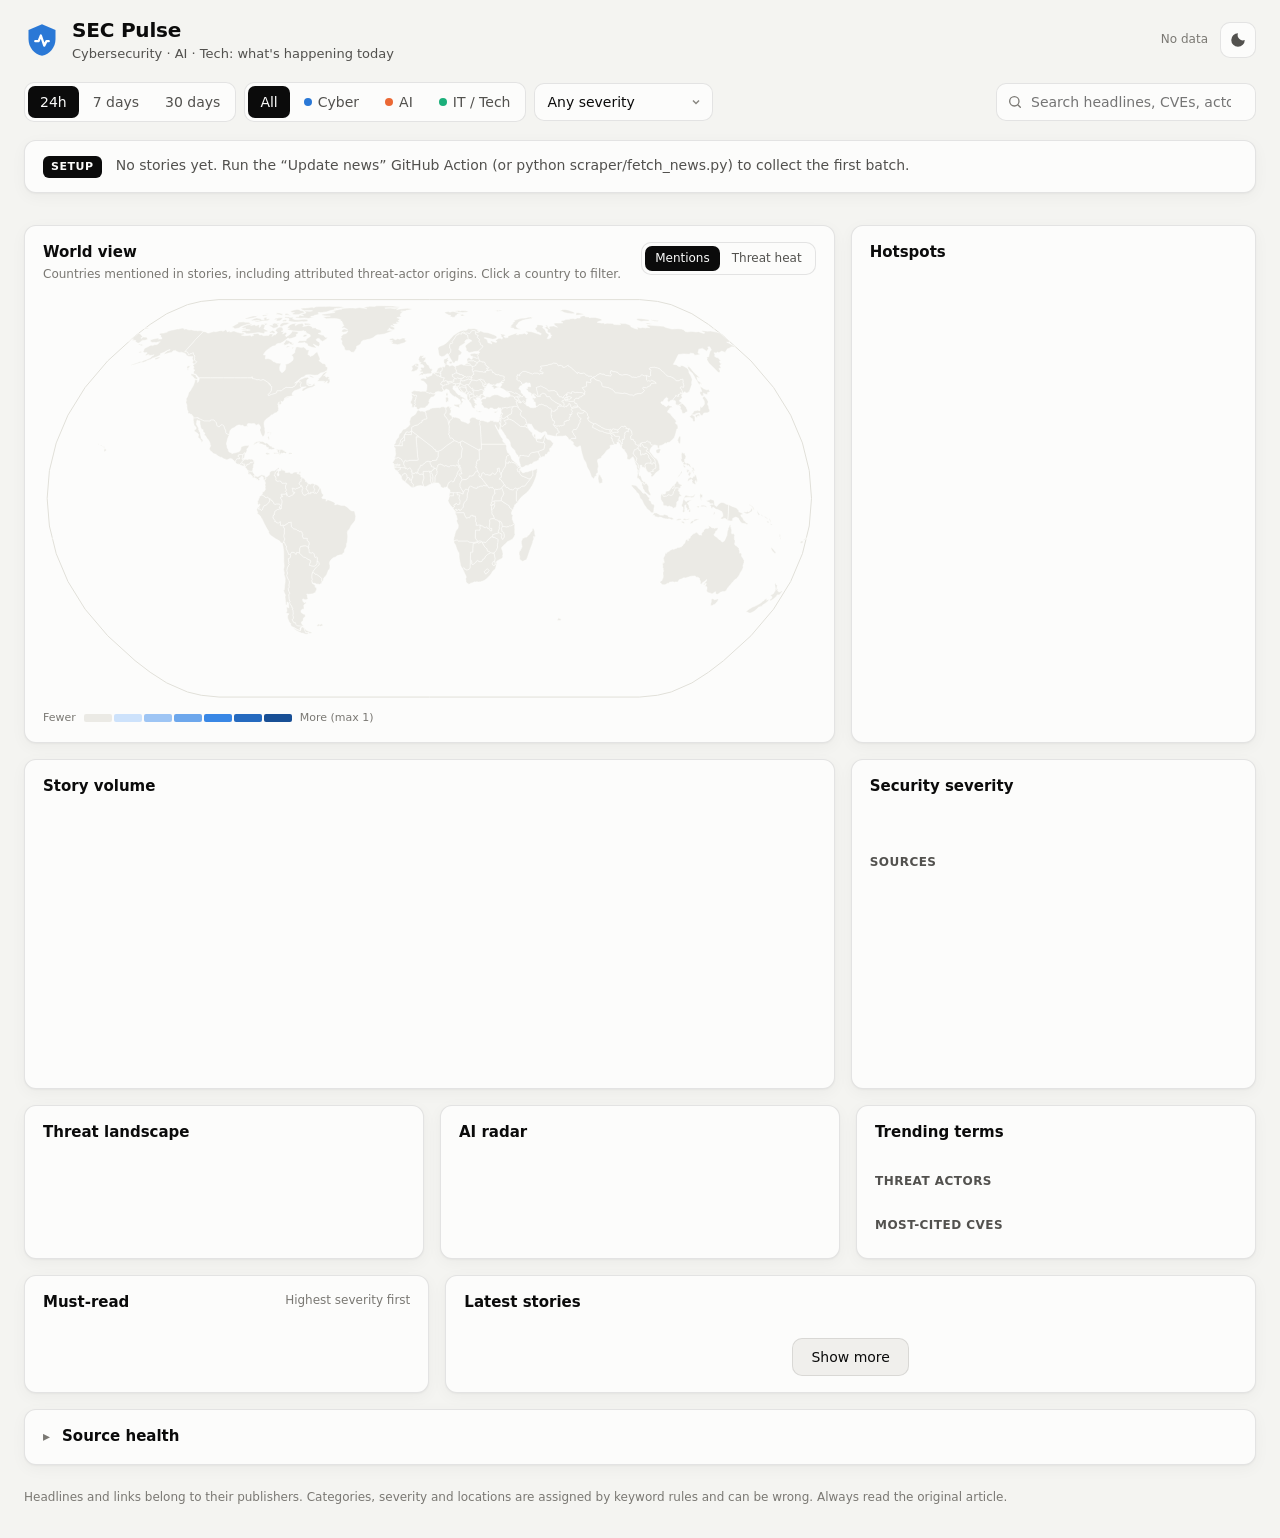
==== docs/index.html @ 407a8a74 "Add SEC Pulse: cybersecurity, AI and tech news dashboard - Python feed collector (24 sources) with k" ====
<!doctype html>
<html lang="en">
<head>
  <meta charset="utf-8">
  <meta name="viewport" content="width=device-width, initial-scale=1">
  <title>SEC Pulse</title>
  <meta name="description" content="Daily dashboard of cybersecurity, AI and tech news from major sources, with statistics and a world map.">
  <link rel="icon" href="data:image/svg+xml,%3Csvg xmlns='http://www.w3.org/2000/svg' viewBox='0 0 32 32'%3E%3Cpath d='M16 2 4 7v8c0 7.5 5.1 13.4 12 15 6.9-1.6 12-7.5 12-15V7z' fill='%232a78d6'/%3E%3Cpath d='M10 17h3l2-5 3 9 2-4h2' fill='none' stroke='white' stroke-width='2' stroke-linecap='round' stroke-linejoin='round'/%3E%3C/svg%3E">
  <link rel="stylesheet" href="css/style.css">
  <script>
    try { const t = localStorage.getItem("sec-theme"); if (t) document.documentElement.dataset.theme = t; } catch (e) {}
  </script>
</head>
<body>
  <header class="topbar">
    <div class="brand">
      <svg viewBox="0 0 32 32" aria-hidden="true"><path d="M16 2 4 7v8c0 7.5 5.1 13.4 12 15 6.9-1.6 12-7.5 12-15V7z" fill="var(--series-cyber)"/><path d="M10 17h3l2-5 3 9 2-4h2" fill="none" stroke="#fff" stroke-width="2" stroke-linecap="round" stroke-linejoin="round"/></svg>
      <div>
        <h1>SEC Pulse</h1>
        <p class="sub">Cybersecurity · AI · Tech: what's happening today</p>
      </div>
    </div>
    <div class="topbar-right">
      <span id="updated" class="muted">Loading…</span>
      <button id="theme-toggle" class="icon-btn" type="button" aria-label="Toggle dark mode" title="Toggle dark mode">
        <svg viewBox="0 0 24 24" aria-hidden="true"><path d="M12 3a9 9 0 1 0 9 9 7 7 0 0 1-9-9z" fill="currentColor"/></svg>
      </button>
    </div>
  </header>

  <nav class="filters" aria-label="Filters">
    <div class="seg" role="group" aria-label="Time range" id="range">
      <button type="button" data-range="1" class="active">24h</button>
      <button type="button" data-range="7">7 days</button>
      <button type="button" data-range="30">30 days</button>
    </div>
    <div class="seg" role="group" aria-label="Category" id="category">
      <button type="button" data-cat="all" class="active">All</button>
      <button type="button" data-cat="cyber"><i class="dot cyber"></i>Cyber</button>
      <button type="button" data-cat="ai"><i class="dot ai"></i>AI</button>
      <button type="button" data-cat="tech"><i class="dot tech"></i>IT / Tech</button>
    </div>
    <label class="select">
      <span class="visually-hidden">Minimum severity</span>
      <select id="severity">
        <option value="">Any severity</option>
        <option value="critical">Critical only</option>
        <option value="high">High and above</option>
        <option value="medium">Medium and above</option>
      </select>
    </label>
    <div id="active-filters" class="chips"></div>
    <label class="search">
      <span class="visually-hidden">Search headlines</span>
      <svg viewBox="0 0 24 24" aria-hidden="true"><circle cx="11" cy="11" r="7" fill="none" stroke="currentColor" stroke-width="2"/><path d="m20 20-3.5-3.5" stroke="currentColor" stroke-width="2" stroke-linecap="round"/></svg>
      <input id="search" type="search" placeholder="Search headlines, CVEs, actors…" autocomplete="off">
    </label>
  </nav>

  <main id="app">
    <section id="briefing" class="briefing card" aria-live="polite"></section>

    <section class="kpis" id="kpis" aria-label="Key figures"></section>

    <section class="grid two-one">
      <div class="card map-card">
        <div class="card-head">
          <div>
            <h2>World view</h2>
            <p class="muted small" id="map-caption">Countries mentioned in stories. Click a country to filter.</p>
          </div>
          <div class="seg small" role="group" aria-label="Map metric" id="map-metric">
            <button type="button" data-metric="mentions" class="active">Mentions</button>
            <button type="button" data-metric="heat">Threat heat</button>
          </div>
        </div>
        <div id="map" class="map" role="img" aria-label="World map of story mentions"></div>
        <div id="map-legend" class="map-legend"></div>
      </div>
      <div class="card">
        <div class="card-head"><h2>Hotspots</h2></div>
        <ol id="countries" class="barlist"></ol>
      </div>
    </section>

    <section class="grid two-one">
      <div class="card">
        <div class="card-head">
          <div>
            <h2>Story volume</h2>
            <p class="muted small" id="timeline-caption"></p>
          </div>
          <div class="legend" id="timeline-legend"></div>
        </div>
        <div class="chart-box"><canvas id="timeline" aria-label="Stories over time by category"></canvas></div>
      </div>
      <div class="card">
        <div class="card-head"><h2>Security severity</h2></div>
        <div id="severity-bar" class="stackbar"></div>
        <ul id="severity-legend" class="sev-legend"></ul>
        <h3 class="mini-title">Sources</h3>
        <ol id="sources-top" class="barlist compact"></ol>
      </div>
    </section>

    <section class="grid three">
      <div class="card">
        <div class="card-head"><h2>Threat landscape</h2></div>
        <ol id="threats" class="barlist"></ol>
      </div>
      <div class="card">
        <div class="card-head"><h2>AI radar</h2></div>
        <ol id="ai-topics" class="barlist"></ol>
      </div>
      <div class="card">
        <div class="card-head"><h2>Trending terms</h2></div>
        <div id="trending" class="cloud"></div>
        <h3 class="mini-title">Threat actors</h3>
        <div id="actors" class="cloud"></div>
        <h3 class="mini-title">Most-cited CVEs</h3>
        <div id="cves" class="cloud"></div>
      </div>
    </section>

    <section class="grid one-two">
      <div class="card">
        <div class="card-head"><h2>Must-read</h2><span class="muted small">Highest severity first</span></div>
        <ol id="top-stories" class="stories compact"></ol>
      </div>
      <div class="card">
        <div class="card-head">
          <h2>Latest stories <span id="feed-count" class="muted small"></span></h2>
        </div>
        <ol id="feed" class="stories"></ol>
        <button id="more" type="button" class="more" hidden>Show more</button>
      </div>
    </section>

    <section class="card">
      <details>
        <summary><h2>Source health</h2><span class="muted small" id="source-summary"></span></summary>
        <div class="table-wrap"><table id="sources-table"><thead><tr><th>Source</th><th>Focus</th><th>Status</th><th class="num">Stories (window)</th></tr></thead><tbody></tbody></table></div>
      </details>
    </section>
  </main>

  <footer class="footer muted small">
    Headlines and links belong to their publishers. Categories, severity and locations are assigned by keyword rules and can be wrong. Always read the original article.
  </footer>

  <div id="tooltip" class="tooltip" role="tooltip" hidden></div>

  <script src="vendor/d3.min.js"></script>
  <script src="vendor/topojson-client.min.js"></script>
  <script src="vendor/chart.umd.js"></script>
  <script src="js/app.js"></script>
</body>
</html>
---- docs/css/style.css ----
/* ---------- Tokens ---------- */
:root {
  color-scheme: light;
  --page: #f4f4f1;
  --surface: #fcfcfb;
  --surface-2: #f0efec;
  --text: #0b0b0b;
  --text-2: #52514e;
  --muted: #7a7873;
  --grid: #e1e0d9;
  --axis: #c3c2b7;
  --border: rgba(11, 11, 11, 0.10);
  --hover: rgba(11, 11, 11, 0.05);

  --series-cyber: #2a78d6;
  --series-ai: #eb6834;
  --series-tech: #1baf7a;

  --sev-critical: #d03b3b;
  --sev-high: #ec835a;
  --sev-medium: #fab219;
  --sev-low: #9ec5f4;
  --sev-info: #c3c2b7;

  --seq-0: #ebeae5;
  --seq-1: #cde2fb;
  --seq-2: #9ec5f4;
  --seq-3: #6da7ec;
  --seq-4: #3987e5;
  --seq-5: #256abf;
  --seq-6: #184f95;
  --map-stroke: #fcfcfb;
  --accent: #2a78d6;

  --radius: 12px;
  --shadow: 0 1px 2px rgba(0, 0, 0, 0.04), 0 4px 16px rgba(0, 0, 0, 0.04);
  font-family: system-ui, -apple-system, "Segoe UI", Roboto, sans-serif;
}

@media (prefers-color-scheme: dark) {
  :root:not([data-theme="light"]) {
    color-scheme: dark;
    --page: #0d0d0d;
    --surface: #1a1a19;
    --surface-2: #232321;
    --text: #f0efec;
    --text-2: #c3c2b7;
    --muted: #8f8d86;
    --grid: #2c2c2a;
    --axis: #383835;
    --border: rgba(255, 255, 255, 0.10);
    --hover: rgba(255, 255, 255, 0.06);
    --series-cyber: #3987e5;
    --series-ai: #d95926;
    --series-tech: #199e70;
    --sev-low: #5598e7;
    --sev-info: #4a4a46;
    --seq-0: #262624;
    --seq-1: #0d366b;
    --seq-2: #184f95;
    --seq-3: #256abf;
    --seq-4: #3987e5;
    --seq-5: #6da7ec;
    --seq-6: #b7d3f6;
    --map-stroke: #1a1a19;
    --accent: #5598e7;
    --shadow: none;
  }
}
:root[data-theme="dark"] {
  color-scheme: dark;
  --page: #0d0d0d;
  --surface: #1a1a19;
  --surface-2: #232321;
  --text: #f0efec;
  --text-2: #c3c2b7;
  --muted: #8f8d86;
  --grid: #2c2c2a;
  --axis: #383835;
  --border: rgba(255, 255, 255, 0.10);
  --hover: rgba(255, 255, 255, 0.06);
  --series-cyber: #3987e5;
  --series-ai: #d95926;
  --series-tech: #199e70;
  --sev-low: #5598e7;
  --sev-info: #4a4a46;
  --seq-0: #262624;
  --seq-1: #0d366b;
  --seq-2: #184f95;
  --seq-3: #256abf;
  --seq-4: #3987e5;
  --seq-5: #6da7ec;
  --seq-6: #b7d3f6;
  --map-stroke: #1a1a19;
  --accent: #5598e7;
  --shadow: none;
}

/* ---------- Base ---------- */
* { box-sizing: border-box; }
html, body { margin: 0; }
body { background: var(--page); color: var(--text); font-size: 14px; line-height: 1.45; -webkit-font-smoothing: antialiased; }
a { color: inherit; }
h1, h2, h3 { margin: 0; font-weight: 600; }
h2 { font-size: 15px; }
button, input, select { font: inherit; color: inherit; }
.muted { color: var(--muted); }
.small { font-size: 12px; }
.num, .tabular { font-variant-numeric: tabular-nums; }
.visually-hidden { position: absolute; width: 1px; height: 1px; overflow: hidden; clip: rect(0 0 0 0); white-space: nowrap; }
:focus-visible { outline: 2px solid var(--accent); outline-offset: 2px; border-radius: 6px; }

/* ---------- Top bar & filters ---------- */
.topbar { display: flex; align-items: center; justify-content: space-between; gap: 16px; padding: 16px 24px 8px; max-width: 1480px; margin: 0 auto; }
.brand { display: flex; align-items: center; gap: 12px; }
.brand svg { width: 36px; height: 36px; flex: none; }
.brand h1 { font-size: 20px; letter-spacing: -0.01em; }
.brand .sub { margin: 0; color: var(--text-2); font-size: 13px; }
.topbar-right { display: flex; align-items: center; gap: 12px; font-size: 12px; text-align: right; }
.icon-btn { width: 36px; height: 36px; display: grid; place-items: center; border-radius: 10px; border: 1px solid var(--border); background: var(--surface); cursor: pointer; color: var(--text-2); }
.icon-btn svg { width: 18px; height: 18px; }
.icon-btn:hover { background: var(--hover); }

.filters { position: sticky; top: 0; z-index: 20; display: flex; flex-wrap: wrap; align-items: center; gap: 8px; padding: 10px 24px; max-width: 1480px; margin: 0 auto; background: color-mix(in srgb, var(--page) 88%, transparent); backdrop-filter: blur(8px); }
.seg { display: inline-flex; background: var(--surface); border: 1px solid var(--border); border-radius: 10px; padding: 3px; gap: 2px; }
.seg button { border: 0; background: transparent; padding: 6px 12px; border-radius: 7px; cursor: pointer; color: var(--text-2); display: inline-flex; align-items: center; gap: 6px; white-space: nowrap; }
.seg button:hover { background: var(--hover); }
.seg button.active { background: var(--text); color: var(--surface); }
.seg.small button { padding: 4px 10px; font-size: 12px; }
.dot { width: 8px; height: 8px; border-radius: 50%; display: inline-block; flex: none; }
.dot.cyber { background: var(--series-cyber); }
.dot.ai { background: var(--series-ai); }
.dot.tech { background: var(--series-tech); }
.select select { appearance: none; background: var(--surface) url("data:image/svg+xml,%3Csvg xmlns='http://www.w3.org/2000/svg' viewBox='0 0 12 12'%3E%3Cpath d='m3 4.5 3 3 3-3' fill='none' stroke='%23898781' stroke-width='1.5'/%3E%3C/svg%3E") no-repeat right 10px center / 12px; border: 1px solid var(--border); border-radius: 10px; padding: 8px 30px 8px 12px; cursor: pointer; }
.search { margin-left: auto; display: flex; align-items: center; gap: 8px; background: var(--surface); border: 1px solid var(--border); border-radius: 10px; padding: 0 10px; min-width: 260px; }
.search svg { width: 16px; height: 16px; color: var(--muted); flex: none; }
.search input { border: 0; background: transparent; padding: 8px 0; width: 100%; outline: none; }
.chips { display: flex; flex-wrap: wrap; gap: 6px; }
.chip { display: inline-flex; align-items: center; gap: 6px; padding: 5px 6px 5px 10px; border-radius: 999px; background: var(--surface); border: 1px solid var(--border); font-size: 12px; }
.chip button { border: 0; background: var(--hover); width: 18px; height: 18px; border-radius: 50%; cursor: pointer; line-height: 1; padding: 0; }

/* ---------- Layout ---------- */
main { max-width: 1480px; margin: 0 auto; padding: 8px 24px 24px; display: grid; gap: 16px; }
.grid { display: grid; gap: 16px; }
.grid.two-one { grid-template-columns: minmax(0, 2fr) minmax(0, 1fr); }
.grid.one-two { grid-template-columns: minmax(0, 1fr) minmax(0, 2fr); }
.grid.three { grid-template-columns: repeat(3, minmax(0, 1fr)); }
.card { background: var(--surface); border: 1px solid var(--border); border-radius: var(--radius); padding: 16px 18px; box-shadow: var(--shadow); min-width: 0; }
.card-head { display: flex; align-items: flex-start; justify-content: space-between; gap: 12px; margin-bottom: 12px; }
.card-head p { margin: 2px 0 0; }
.mini-title { font-size: 12px; font-weight: 600; color: var(--text-2); text-transform: uppercase; letter-spacing: 0.04em; margin: 18px 0 8px; }

/* ---------- Briefing ---------- */
.briefing { display: flex; gap: 14px; align-items: flex-start; padding: 14px 18px; }
.briefing .badge { flex: none; font-size: 11px; font-weight: 600; text-transform: uppercase; letter-spacing: 0.05em; background: var(--text); color: var(--surface); border-radius: 6px; padding: 3px 8px; margin-top: 1px; }
.briefing p { margin: 0; color: var(--text-2); font-size: 14px; }
.briefing strong { color: var(--text); font-weight: 600; }

/* ---------- KPI tiles ---------- */
.kpis { display: grid; grid-template-columns: repeat(6, minmax(0, 1fr)); gap: 16px; }
.kpi { background: var(--surface); border: 1px solid var(--border); border-radius: var(--radius); padding: 14px 16px; box-shadow: var(--shadow); min-width: 0; }
.kpi .label { color: var(--text-2); font-size: 12px; display: flex; align-items: center; gap: 6px; }
.kpi .value { font-size: 28px; font-weight: 600; letter-spacing: -0.02em; margin-top: 4px; line-height: 1.1; }
.kpi .delta { font-size: 12px; margin-top: 4px; color: var(--muted); }
.kpi .delta .up { color: var(--sev-critical); }
.kpi .delta .down { color: #0a8a0a; }
.kpi .delta .up.neutral, .kpi .delta .down.neutral { color: var(--text-2); }

/* ---------- Map ---------- */
.map { width: 100%; aspect-ratio: 1.9 / 1; position: relative; }
.map svg { width: 100%; height: 100%; display: block; }
.map path.country { stroke: var(--map-stroke); stroke-width: 0.5; cursor: pointer; transition: opacity 0.15s; }
.map path.country:hover { stroke: var(--text); stroke-width: 1.2; }
.map path.country.selected { stroke: var(--text); stroke-width: 1.6; }
.map path.sphere { fill: none; stroke: var(--grid); }
.map-legend { display: flex; align-items: center; gap: 8px; margin-top: 8px; font-size: 11px; color: var(--muted); }
.map-legend .ramp { display: flex; gap: 2px; }
.map-legend .ramp span { width: 28px; height: 8px; border-radius: 2px; }

/* ---------- Bar lists ---------- */
.barlist { list-style: none; margin: 0; padding: 0; display: grid; gap: 4px; }
.barlist li { display: grid; grid-template-columns: minmax(0, 1fr) auto; gap: 2px 10px; padding: 5px 8px; border-radius: 8px; cursor: pointer; align-items: center; }
.barlist li:hover, .barlist li.active { background: var(--hover); }
.barlist li.active .name { font-weight: 600; }
.barlist .name { overflow: hidden; text-overflow: ellipsis; white-space: nowrap; }
.barlist .count { font-variant-numeric: tabular-nums; color: var(--text-2); font-size: 13px; }
.barlist .track { grid-column: 1 / -1; height: 6px; display: flex; gap: 2px; }
.barlist .track span { height: 100%; border-radius: 0 3px 3px 0; min-width: 2px; }
.barlist .track span + span { border-radius: 0 3px 3px 0; }
.barlist.compact li { padding: 3px 8px; }
.barlist.compact .track { height: 4px; }
.barlist .empty { color: var(--muted); cursor: default; }

/* ---------- Severity ---------- */
.stackbar { display: flex; gap: 2px; height: 14px; margin: 4px 0 12px; }
.stackbar span { height: 100%; min-width: 3px; }
.stackbar span:first-child { border-radius: 4px 0 0 4px; }
.stackbar span:last-child { border-radius: 0 4px 4px 0; }
.stackbar span:only-child { border-radius: 4px; }
.sev-legend { list-style: none; padding: 0; margin: 0; display: grid; grid-template-columns: 1fr 1fr; gap: 6px 16px; }
.sev-legend li { display: flex; align-items: center; gap: 8px; cursor: pointer; padding: 2px 4px; border-radius: 6px; }
.sev-legend li:hover { background: var(--hover); }
.sev-legend .n { margin-left: auto; font-variant-numeric: tabular-nums; color: var(--text-2); }
.sev { display: inline-flex; align-items: center; gap: 4px; font-size: 11px; font-weight: 600; text-transform: uppercase; letter-spacing: 0.03em; }
.sev svg { width: 12px; height: 12px; flex: none; }
.sev.critical svg { color: var(--sev-critical); }
.sev.high svg { color: var(--sev-high); }
.sev.medium svg { color: var(--sev-medium); }
.sev.low svg { color: var(--sev-low); }
.sev.info svg { color: var(--sev-info); }

/* ---------- Charts ---------- */
.chart-box { position: relative; height: 260px; }
.legend { display: flex; flex-wrap: wrap; gap: 12px; font-size: 12px; color: var(--text-2); }
.legend span { display: inline-flex; align-items: center; gap: 6px; }

/* ---------- Clouds ---------- */
.cloud { display: flex; flex-wrap: wrap; gap: 6px; }
.tag { border: 1px solid var(--border); background: var(--surface-2); border-radius: 999px; padding: 3px 10px; font-size: 12px; cursor: pointer; display: inline-flex; gap: 6px; align-items: baseline; }
.tag:hover { border-color: var(--axis); }
.tag .n { color: var(--muted); font-variant-numeric: tabular-nums; font-size: 11px; }
.cloud .none { color: var(--muted); font-size: 12px; }

/* ---------- Stories ---------- */
.stories { list-style: none; padding: 0; margin: 0; display: grid; }
.story { padding: 12px 4px; border-top: 1px solid var(--grid); display: grid; gap: 4px; }
.story:first-child { border-top: 0; padding-top: 2px; }
.story .meta { display: flex; flex-wrap: wrap; align-items: center; gap: 4px 10px; font-size: 12px; color: var(--muted); }
.story .meta .cat { display: inline-flex; align-items: center; gap: 5px; color: var(--text-2); }
.story a.title { font-weight: 600; font-size: 15px; text-decoration: none; line-height: 1.35; }
.story a.title:hover { text-decoration: underline; text-underline-offset: 2px; }
.story .summary { color: var(--text-2); margin: 0; font-size: 13px; display: -webkit-box; -webkit-line-clamp: 2; -webkit-box-orient: vertical; overflow: hidden; }
.story .tags { display: flex; flex-wrap: wrap; gap: 4px; }
.story .tags span { font-size: 11px; padding: 1px 8px; border-radius: 999px; background: var(--surface-2); color: var(--text-2); cursor: pointer; }
.story .tags span:hover { background: var(--hover); }
.stories.compact .story a.title { font-size: 13.5px; }
.stories.compact .summary { display: none; }
.more { margin: 12px auto 0; display: block; padding: 8px 18px; border: 1px solid var(--border); border-radius: 10px; background: var(--surface-2); cursor: pointer; }
.more:hover { background: var(--hover); }
.empty-state { color: var(--muted); padding: 24px 0; text-align: center; }

/* ---------- Table ---------- */
details summary { display: flex; align-items: baseline; gap: 12px; cursor: pointer; list-style: none; }
details summary::-webkit-details-marker { display: none; }
details summary::before { content: "▸"; color: var(--muted); }
details[open] summary::before { content: "▾"; }
.table-wrap { overflow-x: auto; margin-top: 12px; }
table { width: 100%; border-collapse: collapse; font-size: 13px; }
th, td { text-align: left; padding: 7px 10px; border-bottom: 1px solid var(--grid); }
th { color: var(--text-2); font-weight: 600; font-size: 12px; }
td.num, th.num { text-align: right; font-variant-numeric: tabular-nums; }
.status-ok { color: #0a8a0a; }
.status-err { color: var(--sev-critical); }

/* ---------- Tooltip ---------- */
.tooltip { position: fixed; z-index: 50; pointer-events: none; background: var(--surface); color: var(--text); border: 1px solid var(--border); border-radius: 8px; padding: 8px 10px; font-size: 12px; box-shadow: 0 6px 24px rgba(0, 0, 0, 0.18); max-width: 260px; }
.tooltip strong { display: block; margin-bottom: 2px; font-size: 13px; }
.tooltip .row { display: flex; justify-content: space-between; gap: 16px; color: var(--text-2); }
.tooltip .row b { color: var(--text); font-variant-numeric: tabular-nums; font-weight: 600; }

.footer { max-width: 1480px; margin: 0 auto; padding: 0 24px 32px; }

/* ---------- Responsive ---------- */
@media (max-width: 1200px) {
  .kpis { grid-template-columns: repeat(3, minmax(0, 1fr)); }
  .grid.three { grid-template-columns: repeat(2, minmax(0, 1fr)); }
}
@media (max-width: 900px) {
  .grid.two-one, .grid.one-two, .grid.three { grid-template-columns: minmax(0, 1fr); }
  .search { margin-left: 0; min-width: 0; flex: 1 1 100%; }
}
@media (max-width: 600px) {
  .topbar, .filters, main, .footer { padding-left: 16px; padding-right: 16px; }
  .kpis { grid-template-columns: repeat(2, minmax(0, 1fr)); gap: 10px; }
  .kpi .value { font-size: 24px; }
  .topbar-right #updated { display: none; }
  .filters { overflow-x: auto; flex-wrap: nowrap; }
  .filters .search { flex: 0 0 220px; }
  .sev-legend { grid-template-columns: 1fr; }
}
@media (forced-colors: active) {
  .seg button.active { outline: 2px solid CanvasText; }
}
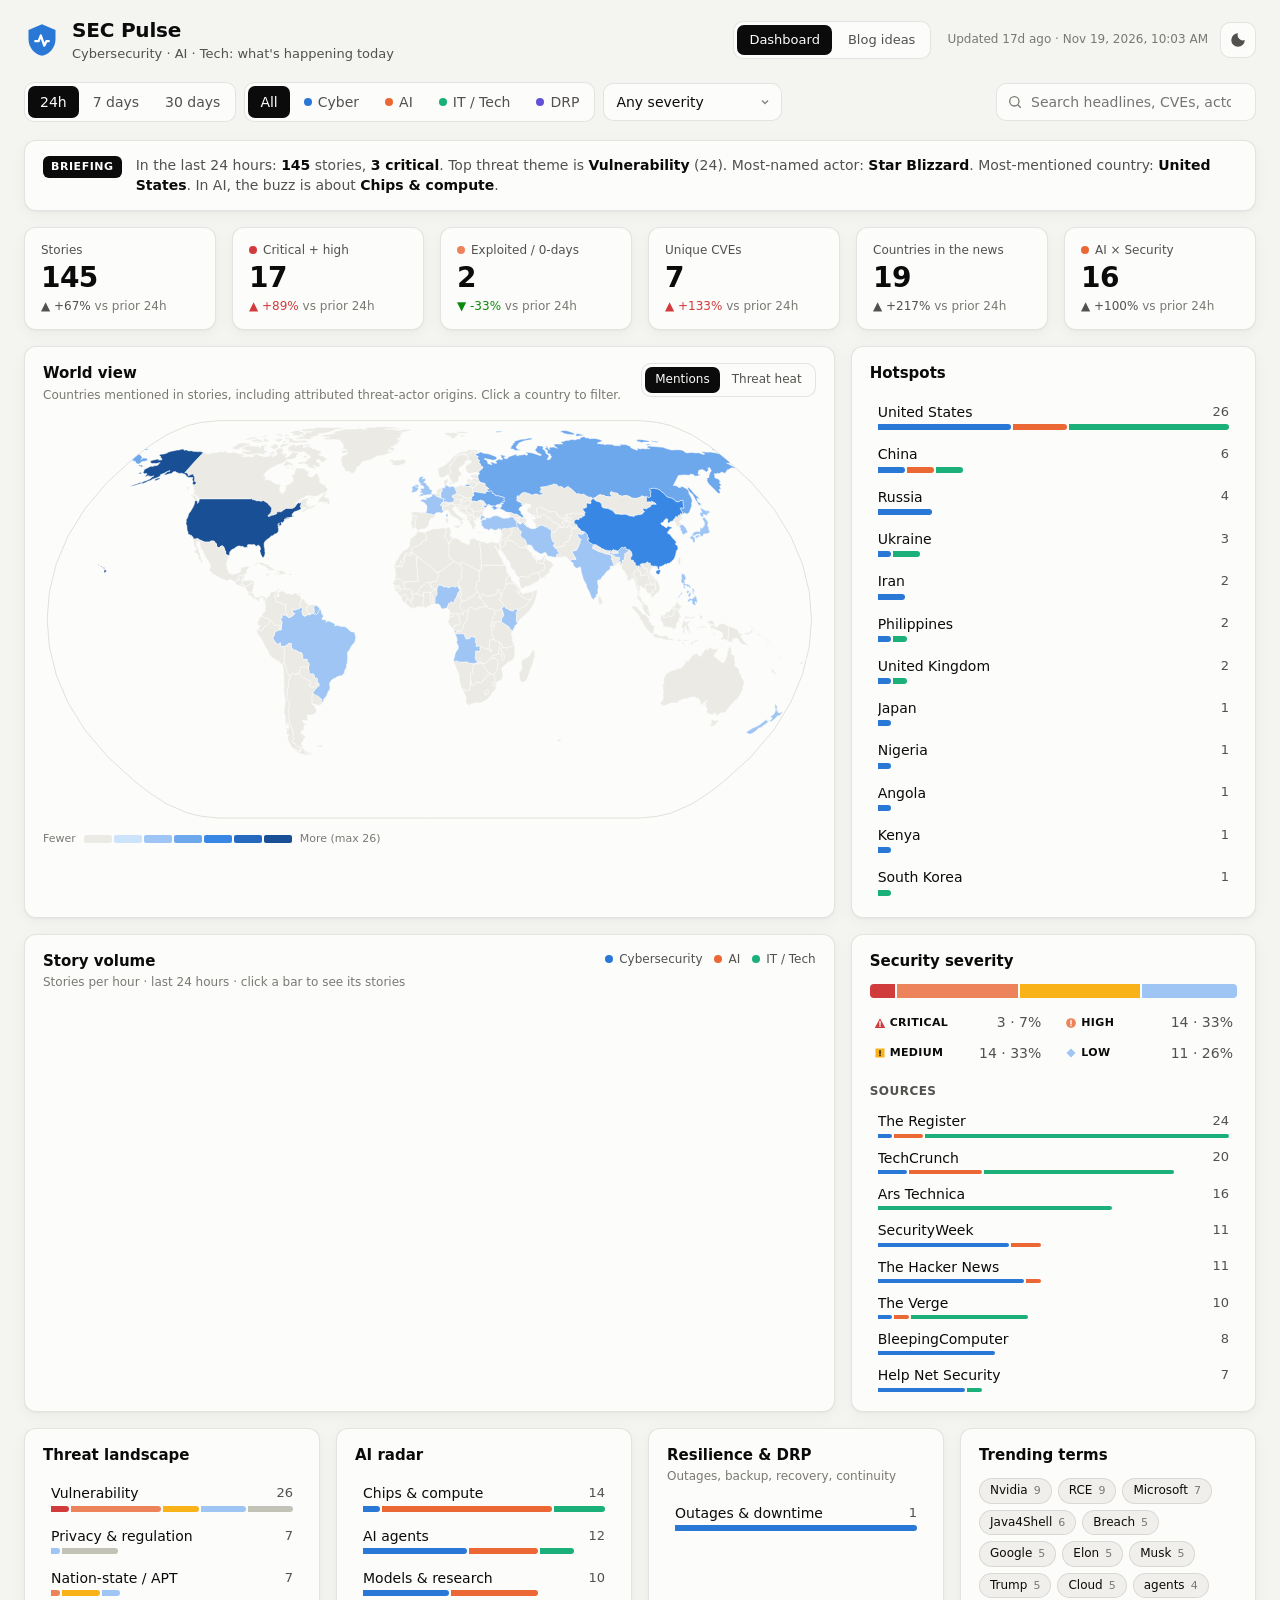
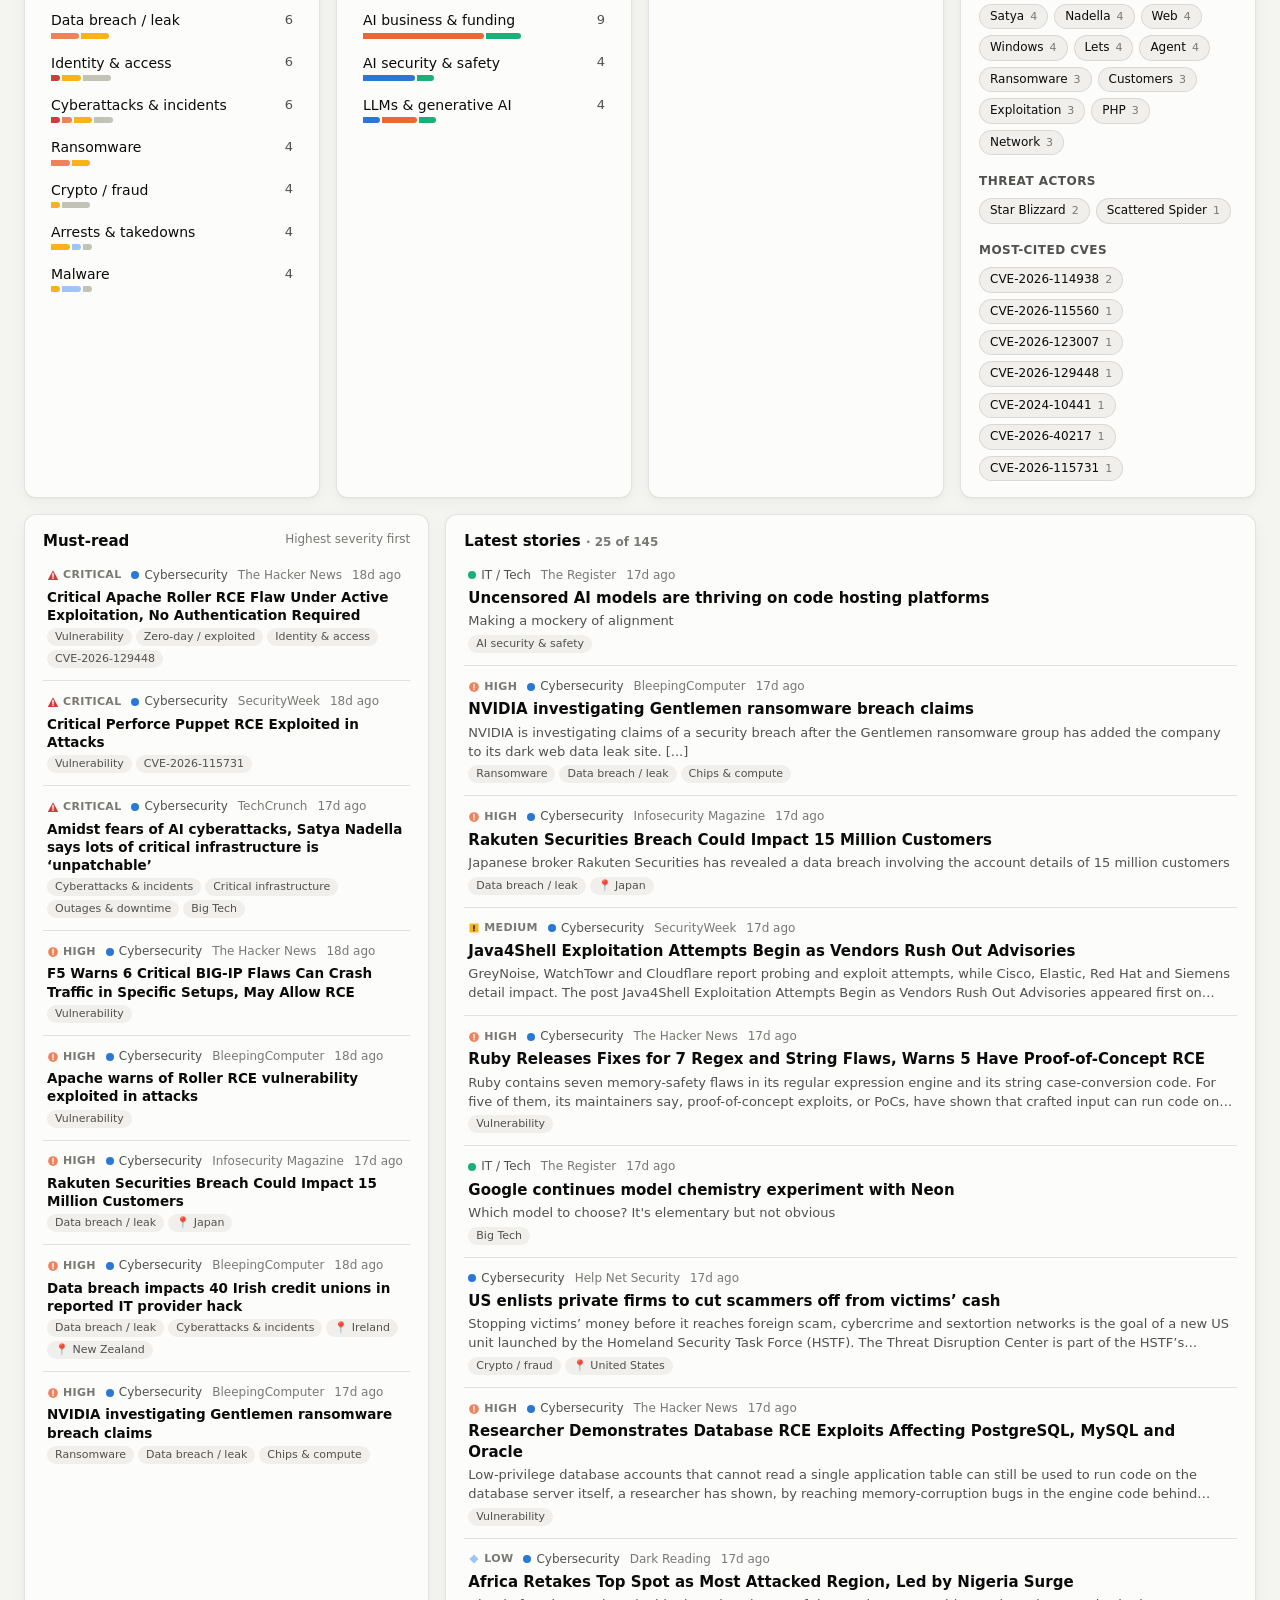
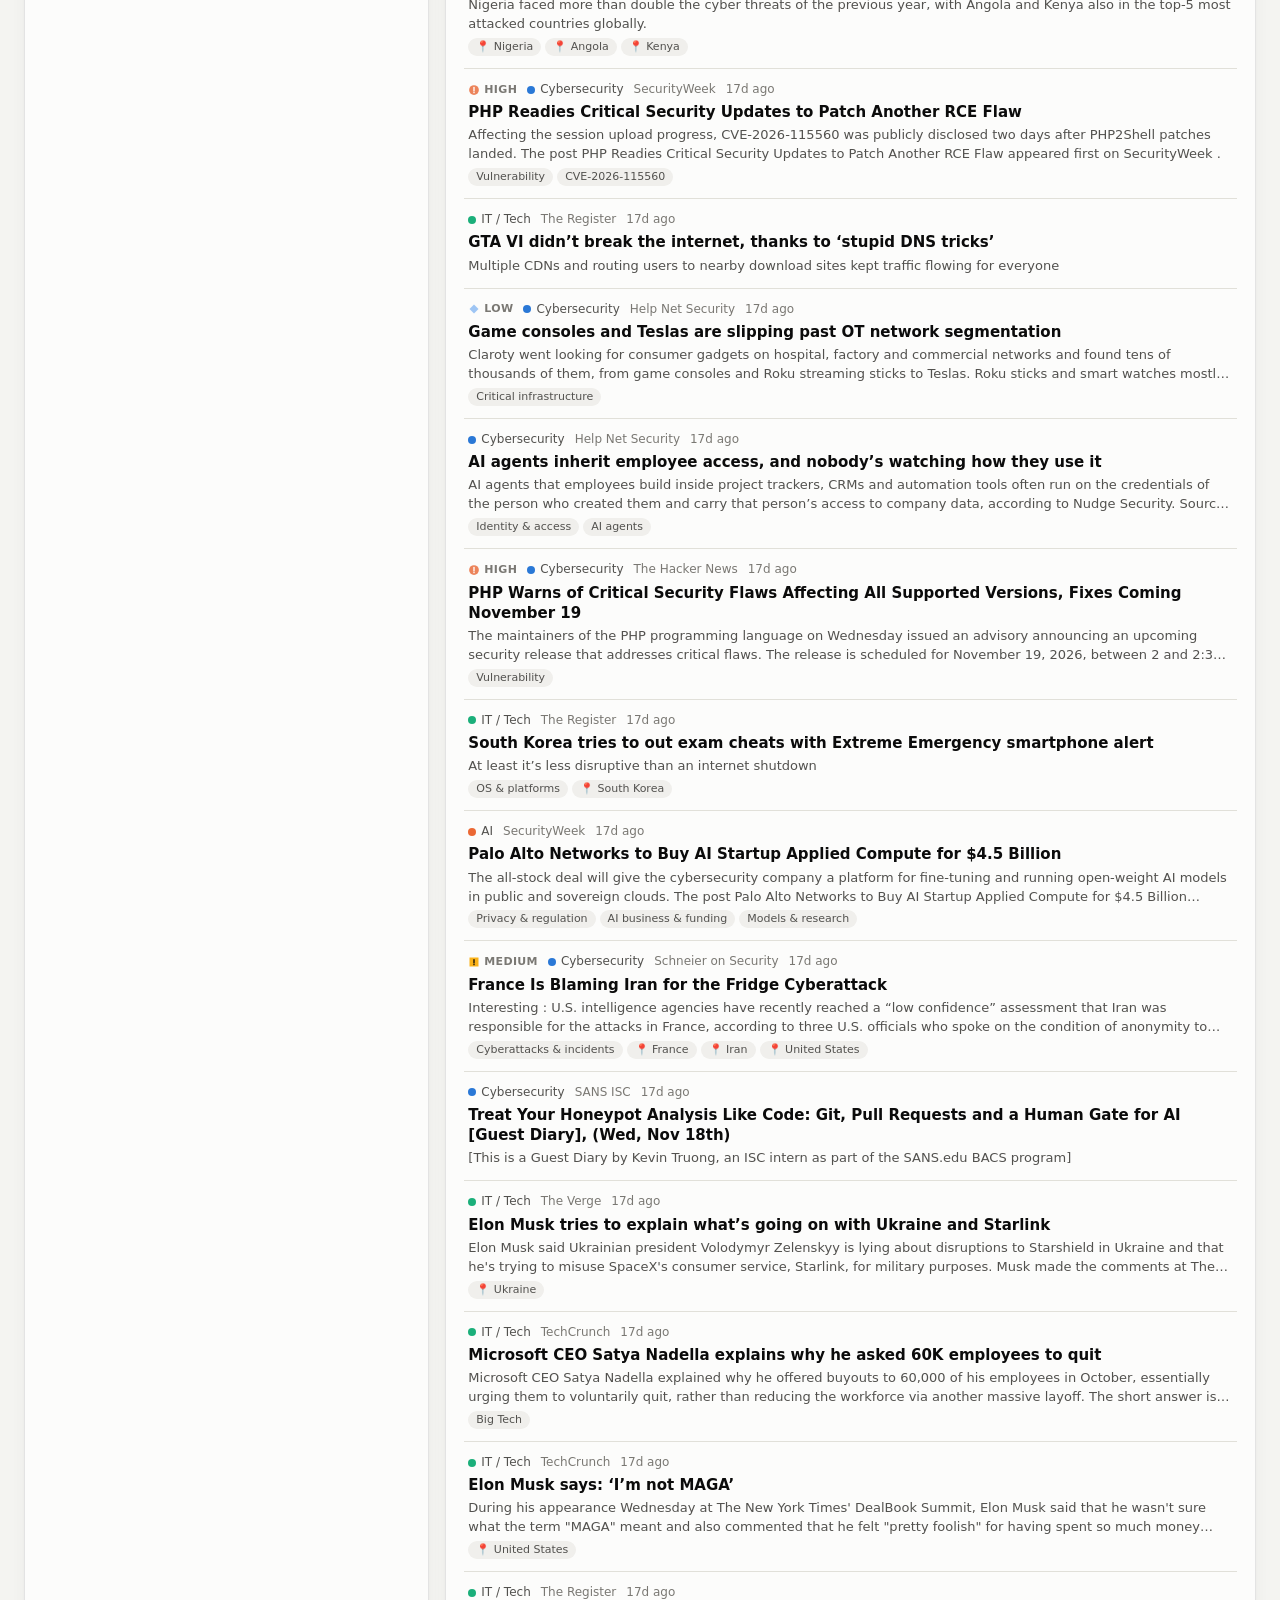
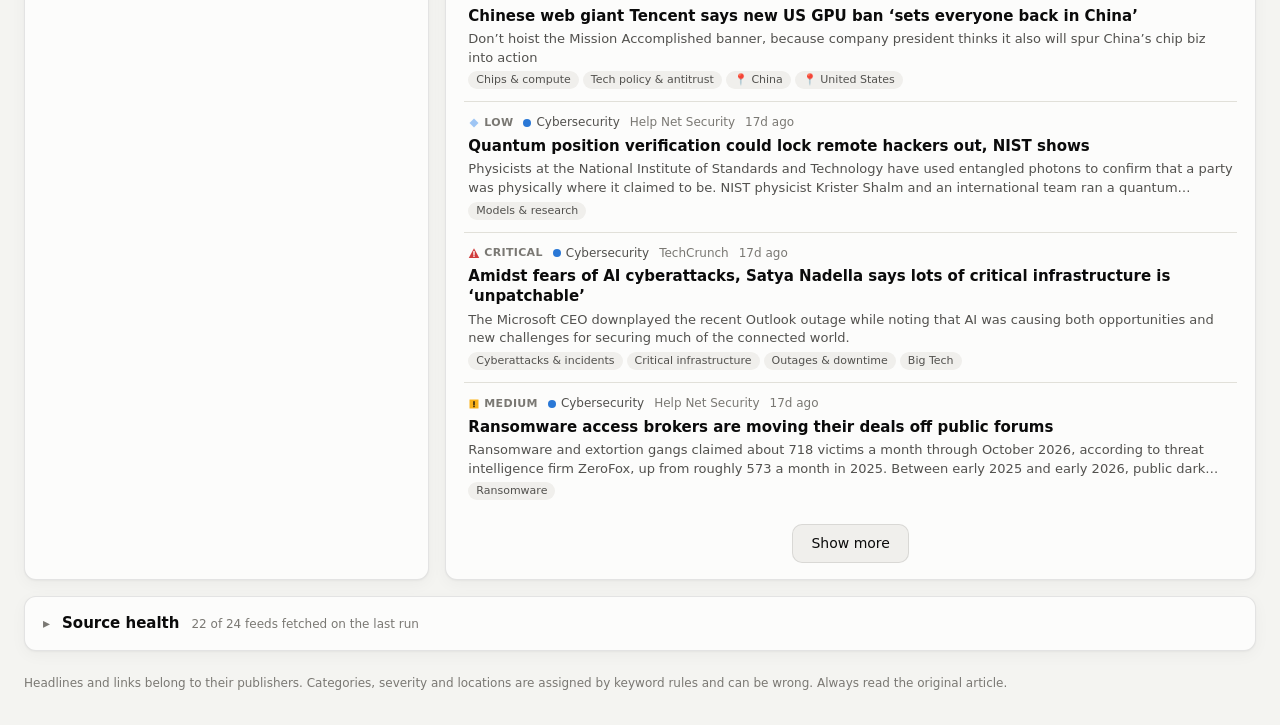
==== commit 1ee72b6b: "V2: drill-down dashboard, DRP tracking and weekly blog ideas - Click-through drill-down: map, hotspo" ====
--- a/docs/index.html
+++ b/docs/index.html
@@ -20,6 +20,10 @@
         <p class="sub">Cybersecurity · AI · Tech: what's happening today</p>
       </div>
     </div>
+    <nav class="pages" aria-label="Pages">
+      <a href="./" class="active" aria-current="page">Dashboard</a>
+      <a href="ideas.html">Blog ideas</a>
+    </nav>
     <div class="topbar-right">
       <span id="updated" class="muted">Loading…</span>
       <button id="theme-toggle" class="icon-btn" type="button" aria-label="Toggle dark mode" title="Toggle dark mode">
@@ -39,6 +43,7 @@
       <button type="button" data-cat="cyber"><i class="dot cyber"></i>Cyber</button>
       <button type="button" data-cat="ai"><i class="dot ai"></i>AI</button>
       <button type="button" data-cat="tech"><i class="dot tech"></i>IT / Tech</button>
+      <button type="button" data-cat="drp" title="Resilience, disaster recovery and business continuity stories from any category"><i class="dot drp"></i>DRP</button>
     </div>
     <label class="select">
       <span class="visually-hidden">Minimum severity</span>
@@ -103,7 +108,7 @@
       </div>
     </section>
 
-    <section class="grid three">
+    <section class="grid four">
       <div class="card">
         <div class="card-head"><h2>Threat landscape</h2></div>
         <ol id="threats" class="barlist"></ol>
@@ -111,6 +116,10 @@
       <div class="card">
         <div class="card-head"><h2>AI radar</h2></div>
         <ol id="ai-topics" class="barlist"></ol>
+      </div>
+      <div class="card">
+        <div class="card-head"><div><h2>Resilience &amp; DRP</h2><p class="muted small">Outages, backup, recovery, continuity</p></div></div>
+        <ol id="drp-topics" class="barlist"></ol>
       </div>
       <div class="card">
         <div class="card-head"><h2>Trending terms</h2></div>
@@ -148,6 +157,20 @@
     Headlines and links belong to their publishers. Categories, severity and locations are assigned by keyword rules and can be wrong. Always read the original article.
   </footer>
 
+  <div id="drawer-backdrop" class="drawer-backdrop" hidden></div>
+  <aside id="drawer" class="drawer" aria-labelledby="drawer-title" aria-hidden="true" tabindex="-1">
+    <div class="drawer-head">
+      <div>
+        <p class="muted small" id="drawer-kicker">Selection</p>
+        <h2 id="drawer-title">Stories</h2>
+      </div>
+      <button id="drawer-close" class="icon-btn" type="button" aria-label="Close panel">
+        <svg viewBox="0 0 24 24" aria-hidden="true"><path d="M6 6l12 12M18 6 6 18" stroke="currentColor" stroke-width="2" stroke-linecap="round"/></svg>
+      </button>
+    </div>
+    <div id="drawer-body" class="drawer-body"></div>
+  </aside>
+
   <div id="tooltip" class="tooltip" role="tooltip" hidden></div>
 
   <script src="vendor/d3.min.js"></script>
--- a/docs/css/style.css
+++ b/docs/css/style.css
@@ -15,6 +15,7 @@
   --series-cyber: #2a78d6;
   --series-ai: #eb6834;
   --series-tech: #1baf7a;
+  --series-drp: #6250d6;
 
   --sev-critical: #d03b3b;
   --sev-high: #ec835a;
@@ -53,6 +54,7 @@
     --series-cyber: #3987e5;
     --series-ai: #d95926;
     --series-tech: #199e70;
+    --series-drp: #9085e9;
     --sev-low: #5598e7;
     --sev-info: #4a4a46;
     --seq-0: #262624;
@@ -82,6 +84,7 @@
   --series-cyber: #3987e5;
   --series-ai: #d95926;
   --series-tech: #199e70;
+  --series-drp: #9085e9;
   --sev-low: #5598e7;
   --sev-info: #4a4a46;
   --seq-0: #262624;
@@ -131,6 +134,7 @@
 .dot.cyber { background: var(--series-cyber); }
 .dot.ai { background: var(--series-ai); }
 .dot.tech { background: var(--series-tech); }
+.dot.drp { background: var(--series-drp); }
 .select select { appearance: none; background: var(--surface) url("data:image/svg+xml,%3Csvg xmlns='http://www.w3.org/2000/svg' viewBox='0 0 12 12'%3E%3Cpath d='m3 4.5 3 3 3-3' fill='none' stroke='%23898781' stroke-width='1.5'/%3E%3C/svg%3E") no-repeat right 10px center / 12px; border: 1px solid var(--border); border-radius: 10px; padding: 8px 30px 8px 12px; cursor: pointer; }
 .search { margin-left: auto; display: flex; align-items: center; gap: 8px; background: var(--surface); border: 1px solid var(--border); border-radius: 10px; padding: 0 10px; min-width: 260px; }
 .search svg { width: 16px; height: 16px; color: var(--muted); flex: none; }
@@ -145,6 +149,7 @@
 .grid.two-one { grid-template-columns: minmax(0, 2fr) minmax(0, 1fr); }
 .grid.one-two { grid-template-columns: minmax(0, 1fr) minmax(0, 2fr); }
 .grid.three { grid-template-columns: repeat(3, minmax(0, 1fr)); }
+.grid.four { grid-template-columns: repeat(4, minmax(0, 1fr)); }
 .card { background: var(--surface); border: 1px solid var(--border); border-radius: var(--radius); padding: 16px 18px; box-shadow: var(--shadow); min-width: 0; }
 .card-head { display: flex; align-items: flex-start; justify-content: space-between; gap: 12px; margin-bottom: 12px; }
 .card-head p { margin: 2px 0 0; }
@@ -258,15 +263,43 @@
 .tooltip .row { display: flex; justify-content: space-between; gap: 16px; color: var(--text-2); }
 .tooltip .row b { color: var(--text); font-variant-numeric: tabular-nums; font-weight: 600; }
 
+/* ---------- Page nav ---------- */
+.pages { display: inline-flex; gap: 4px; background: var(--surface); border: 1px solid var(--border); border-radius: 10px; padding: 3px; margin-left: auto; }
+.pages a { text-decoration: none; padding: 6px 12px; border-radius: 7px; color: var(--text-2); font-size: 13px; }
+.pages a:hover { background: var(--hover); }
+.pages a.active { background: var(--text); color: var(--surface); }
+
+/* ---------- Clickable chart hints ---------- */
+.stackbar span { cursor: pointer; }
+.stackbar span:hover { filter: brightness(1.08); }
+.stackbar span.dim, .barlist .track span.dim { opacity: 0.35; }
+.hint { font-size: 11px; color: var(--muted); }
+
+/* ---------- Drawer ---------- */
+.drawer-backdrop { position: fixed; inset: 0; background: rgba(0, 0, 0, 0.28); z-index: 40; }
+.drawer { position: fixed; top: 0; right: 0; bottom: 0; width: min(520px, 100vw); z-index: 45; background: var(--surface); border-left: 1px solid var(--border); box-shadow: -12px 0 40px rgba(0, 0, 0, 0.18); transform: translateX(100%); transition: transform 0.22s ease; display: flex; flex-direction: column; visibility: hidden; }
+.drawer.open { transform: none; visibility: visible; }
+.drawer-head { display: flex; justify-content: space-between; align-items: flex-start; gap: 12px; padding: 18px 20px 12px; border-bottom: 1px solid var(--grid); }
+.drawer-head h2 { font-size: 18px; }
+.drawer-head p { margin: 0 0 2px; }
+.drawer-body { overflow-y: auto; padding: 14px 20px 24px; display: grid; gap: 16px; align-content: start; }
+.drawer .facts { display: grid; grid-template-columns: repeat(3, minmax(0, 1fr)); gap: 8px; }
+.drawer .fact { background: var(--surface-2); border-radius: 10px; padding: 10px 12px; }
+.drawer .fact b { display: block; font-size: 20px; font-weight: 600; }
+.drawer .fact span { font-size: 11px; color: var(--text-2); }
+.drawer .mini-title { margin: 0 0 6px; }
+@media (prefers-reduced-motion: reduce) { .drawer { transition: none; } }
+
 .footer { max-width: 1480px; margin: 0 auto; padding: 0 24px 32px; }
 
 /* ---------- Responsive ---------- */
 @media (max-width: 1200px) {
   .kpis { grid-template-columns: repeat(3, minmax(0, 1fr)); }
-  .grid.three { grid-template-columns: repeat(2, minmax(0, 1fr)); }
+  .grid.three, .grid.four { grid-template-columns: repeat(2, minmax(0, 1fr)); }
+  .topbar { flex-wrap: wrap; }
 }
 @media (max-width: 900px) {
-  .grid.two-one, .grid.one-two, .grid.three { grid-template-columns: minmax(0, 1fr); }
+  .grid.two-one, .grid.one-two, .grid.three, .grid.four { grid-template-columns: minmax(0, 1fr); }
   .search { margin-left: 0; min-width: 0; flex: 1 1 100%; }
 }
 @media (max-width: 600px) {
